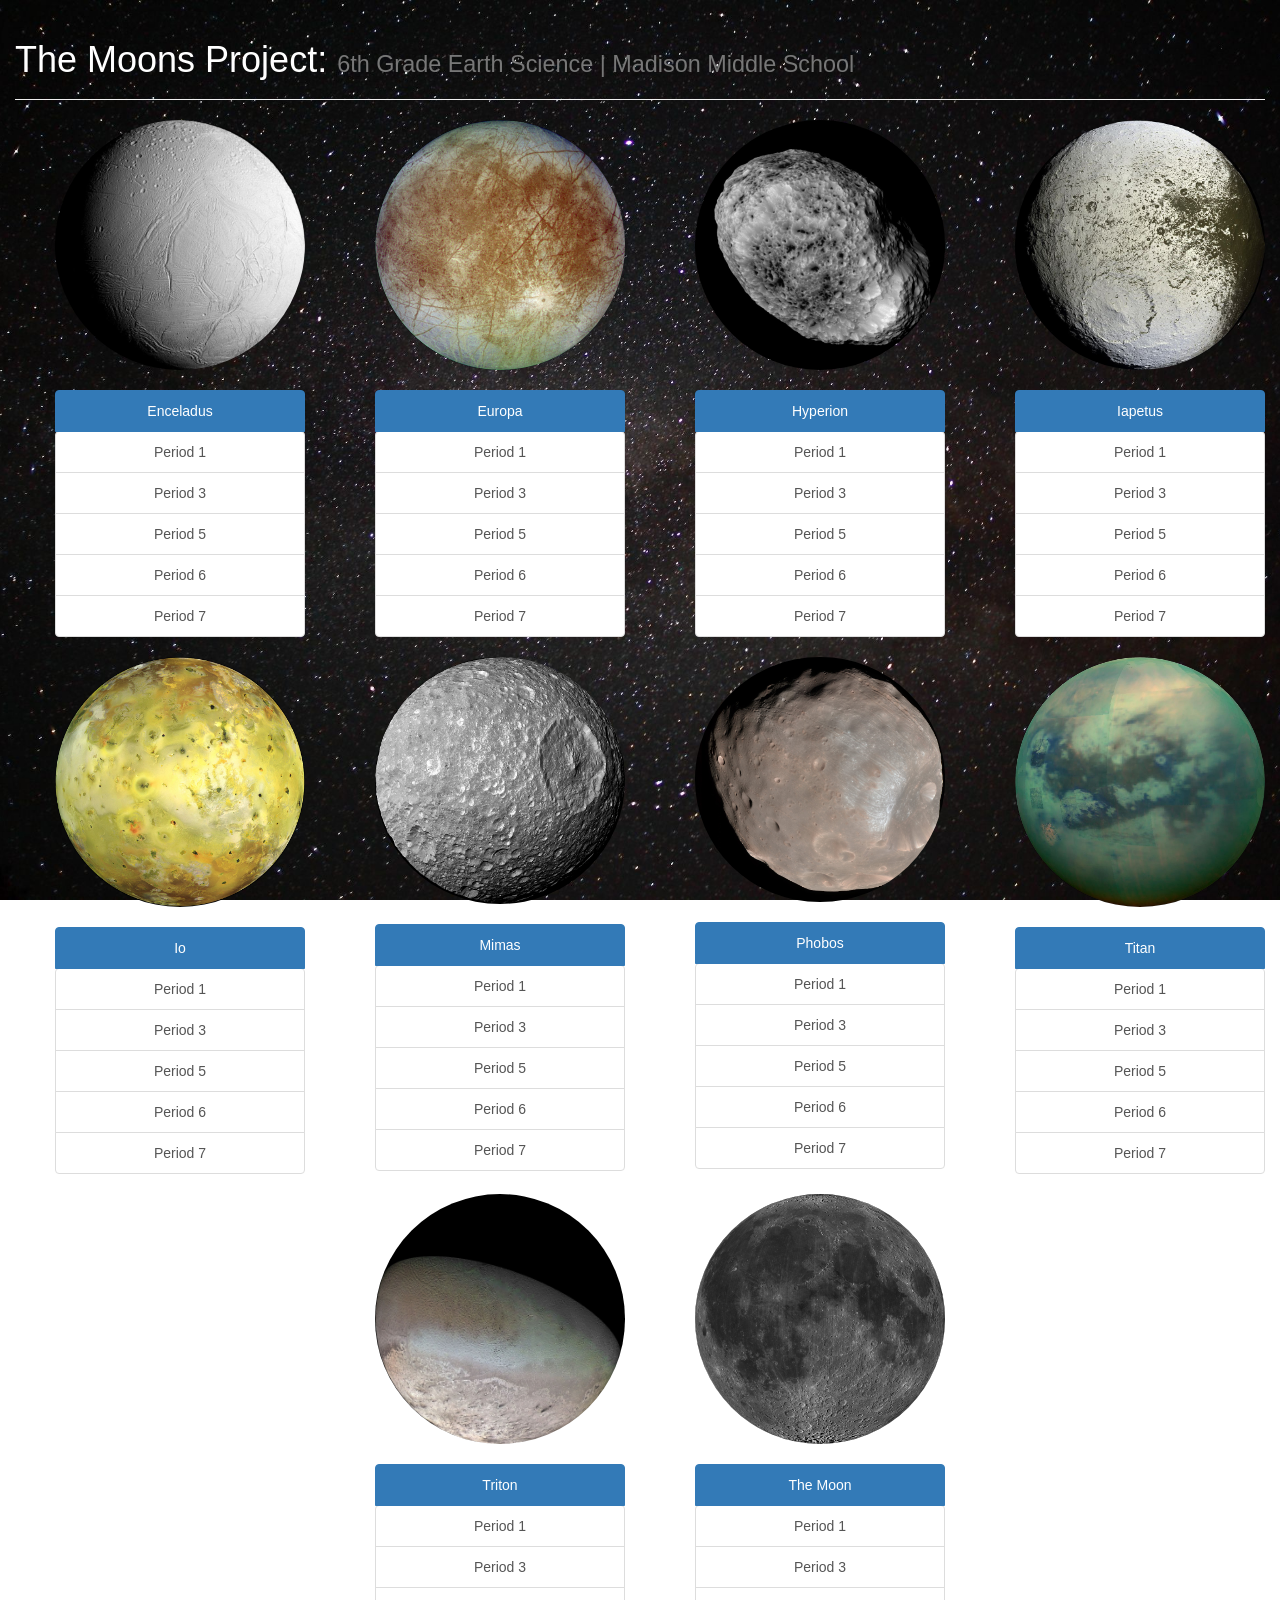
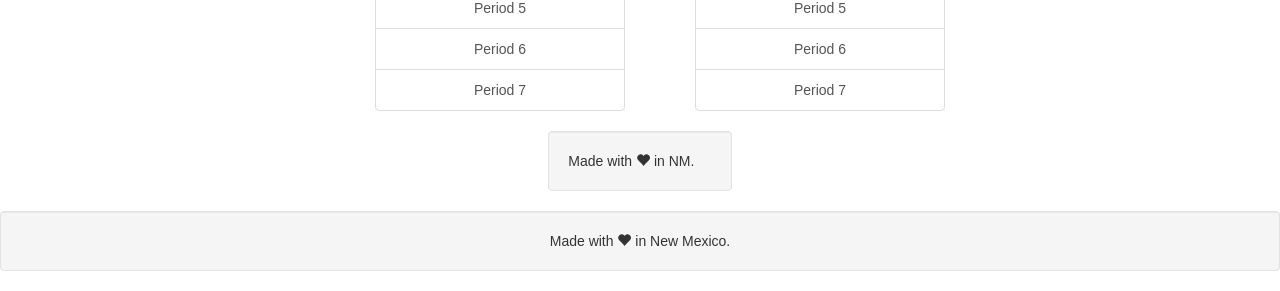
==== index.html @ 0b6f4b2c "Update index.html" ====
<!DOCTYPE html>
<html class="full" lang="en">
<head>
	<meta charset="utf-8">
	<meta content="IE=edge" http-equiv="X-UA-Compatible">
	<meta content="width=device-width, initial-scale=1" name="viewport">
	<title>The Moons Project</title>
	<meta content="Information about the moons of our solar system." name="description">
	<meta content="Mr. Porter's 6th Grade Science Class" name="author">
	<link href="css/bootstrap.min.css" rel="stylesheet">
	<link href="css/style.css" rel="stylesheet">
</head>
<body class="full">
	<div class="container-fluid">
		<div class="row">
			<div class="col-md-12">
				<div class="page-header">
					<h1>The Moons Project: <small>6th Grade Earth Science | Madison Middle School</small></h1>
				</div>
			</div>
		</div>
    <!-- This is the row. -->
		<div class="row">
      <div class="col-md-3">
        <div class="list-group">
          <ul>
            <img alt="Image of your moons name" class="img-responsive img-circle center-block" src="images/enceladus.jpg">
          </ul>
        </div>
        <div class="list-group">
          <ul>
            <li class="list-group-item active">Enceladus</li>
            <li style="list-style: none; display: inline">
              <a class="list-group-item list-group-item-action" href="https://mms-earth-science.github.io/the-moons-project/enceladus1.html">Period 1</a>
              <a class="list-group-item list-group-item-action" href="https://mms-earth-science.github.io/the-moons-project/enceladus3.html">Period 3</a>
              <a class="list-group-item list-group-item-action" href="https://mms-earth-science.github.io/the-moons-project/enceladus5.html">Period 5</a>
              <a class="list-group-item list-group-item-action" href="https://mms-earth-science.github.io/the-moons-project/enceladus6.html">Period 6</a>
              <a class="list-group-item list-group-item-action" href="https://mms-earth-science.github.io/the-moons-project/enceladus7.html">Period 7</a>
            </li>
          </ul>
        </div>
      </div>
      <div class="col-md-3">
        <div class="list-group">
          <ul>
            <img alt="Image of your moons name" class="img-responsive img-circle center-block" src="images/europa.jpg">
          </ul>
        </div>
        <div class="list-group">
          <ul>
            <li class="list-group-item active">Europa</li>
            <li style="list-style: none; display: inline">
              <a class="list-group-item list-group-item-action" href="https://mms-earth-science.github.io/the-moons-project/europa1.html">Period 1</a>
              <a class="list-group-item list-group-item-action" href="https://mms-earth-science.github.io/the-moons-project/europa3.html">Period 3</a>
              <a class="list-group-item list-group-item-action" href="https://mms-earth-science.github.io/the-moons-project/europa5.html">Period 5</a>
              <a class="list-group-item list-group-item-action" href="https://mms-earth-science.github.io/the-moons-project/europa6.html">Period 6</a>
              <a class="list-group-item list-group-item-action" href="https://mms-earth-science.github.io/the-moons-project/europa7.html">Period 7</a>
            </li>
          </ul>
        </div>
      </div>
      <div class="col-md-3">
        <div class="list-group">
          <ul>
            <img alt="Image of your moons name" class="img-responsive img-circle center-block" src="images/hyperion.jpg">
          </ul>
        </div>
        <div class="list-group">
          <ul>
            <li class="list-group-item active">Hyperion</li>
            <li style="list-style: none; display: inline">
              <a class="list-group-item list-group-item-action" href="https://mms-earth-science.github.io/the-moons-project/hyperion1.html">Period 1</a>
              <a class="list-group-item list-group-item-action" href="https://mms-earth-science.github.io/the-moons-project/hyperion3.html">Period 3</a>
              <a class="list-group-item list-group-item-action" href="https://mms-earth-science.github.io/the-moons-project/hyperion5.html">Period 5</a>
              <a class="list-group-item list-group-item-action" href="https://mms-earth-science.github.io/the-moons-project/hyperion6.html">Period 6</a>
              <a class="list-group-item list-group-item-action" href="https://mms-earth-science.github.io/the-moons-project/hyperion7.html">Period 7</a>
            </li>
          </ul>
        </div>
      </div>
			<div class="col-md-3">
				<div class="list-group">
					<ul>
						<img alt="Image of your moons name" class="img-responsive img-circle center-block" src="images/iapetus.jpg">
          </ul>
        </div>
        <div class="list-group">
          <ul>
		<li class="list-group-item active">Iapetus</li>
		<li style="list-style: none; display: inline">
			<a class="list-group-item list-group-item-action" href="https://mms-earth-science.github.io/the-moons-project/iapetus1.html">Period 1</a>
			<a class="list-group-item list-group-item-action" href="https://mms-earth-science.github.io/the-moons-project/iapetus3.html">Period 3</a>
			<a class="list-group-item list-group-item-action" href="https://mms-earth-science.github.io/the-moons-project/iapetus5.html">Period 5</a>
			<a class="list-group-item list-group-item-action" href="https://mms-earth-science.github.io/the-moons-project/iapetus6.html">Period 6</a>
			<a class="list-group-item list-group-item-action" href="https://mms-earth-science.github.io/the-moons-project/iapetus7.html">Period 7</a>
		</li>
	  </ul>
	</div>
    	</div>
		</div>
    <!-- This is the end of the row. -->
    <!-- This is the row. -->
		<div class="row">
      <div class="col-md-3">
        <div class="list-group">
          <ul>
            <img alt="Image of your moons name" class="img-responsive img-circle center-block" src="images/io.jpg">
          </ul>
        </div>
        <div class="list-group">
          <ul>
            <li class="list-group-item active">Io</li>
            <li style="list-style: none; display: inline">
              <a class="list-group-item list-group-item-action" href="https://mms-earth-science.github.io/the-moons-project/io1.html">Period 1</a>
              <a class="list-group-item list-group-item-action" href="https://mms-earth-science.github.io/the-moons-project/io3.html">Period 3</a>
              <a class="list-group-item list-group-item-action" href="https://mms-earth-science.github.io/the-moons-project/io5.html">Period 5</a>
              <a class="list-group-item list-group-item-action" href="https://mms-earth-science.github.io/the-moons-project/io6.html">Period 6</a>
              <a class="list-group-item list-group-item-action" href="https://mms-earth-science.github.io/the-moons-project/io7.html">Period 7</a>
            </li>
          </ul>
        </div>
      </div>
      <div class="col-md-3">
        <div class="list-group">
          <ul>
            <img alt="Image of your moons name" class="img-responsive img-circle center-block" src="images/mimas.jpg">
          </ul>
        </div>
        <div class="list-group">
          <ul>
            <li class="list-group-item active">Mimas</li>
            <li style="list-style: none; display: inline">
              <a class="list-group-item list-group-item-action" href="https://mms-earth-science.github.io/the-moons-project/mimas1.html">Period 1</a>
              <a class="list-group-item list-group-item-action" href="https://mms-earth-science.github.io/the-moons-project/mimas3.html">Period 3</a>
              <a class="list-group-item list-group-item-action" href="https://mms-earth-science.github.io/the-moons-project/mimas5.html">Period 5</a>
              <a class="list-group-item list-group-item-action" href="https://mms-earth-science.github.io/the-moons-project/mimas6.html">Period 6</a>
              <a class="list-group-item list-group-item-action" href="https://mms-earth-science.github.io/the-moons-project/mimas7.html">Period 7</a>
            </li>
          </ul>
        </div>
      </div>
      <div class="col-md-3">
        <div class="list-group">
          <ul>
            <img alt="Image of your moons name" class="img-responsive img-circle center-block" src="images/phobos.jpg">
          </ul>
        </div>
        <div class="list-group">
          <ul>
            <li class="list-group-item active">Phobos</li>
            <li style="list-style: none; display: inline">
              <a class="list-group-item list-group-item-action" href="https://mms-earth-science.github.io/the-moons-project/phobos1.html">Period 1</a>
              <a class="list-group-item list-group-item-action" href="https://mms-earth-science.github.io/the-moons-project/phobos3.html">Period 3</a>
              <a class="list-group-item list-group-item-action" href="https://mms-earth-science.github.io/the-moons-project/phobos5.html">Period 5</a>
              <a class="list-group-item list-group-item-action" href="https://mms-earth-science.github.io/the-moons-project/phobos6.html">Period 6</a>
              <a class="list-group-item list-group-item-action" href="https://mms-earth-science.github.io/the-moons-project/phobos7.html">Period 7</a>
            </li>
          </ul>
        </div>
      </div>
			<div class="col-md-3">
				<div class="list-group">
					<ul>
						<img alt="Image of your moons name" class="img-responsive img-circle center-block" src="images/titan.jpg">
          </ul>
        </div>
        <div class="list-group">
          <ul>
						<li class="list-group-item active">Titan</li>
						<li style="list-style: none; display: inline">
							<a class="list-group-item list-group-item-action" href="https://mms-earth-science.github.io/the-moons-project/titan1.html">Period 1</a>
							<a class="list-group-item list-group-item-action" href="https://mms-earth-science.github.io/the-moons-project/titan3.html">Period 3</a>
							<a class="list-group-item list-group-item-action" href="https://mms-earth-science.github.io/the-moons-project/titan5.html">Period 5</a>
							<a class="list-group-item list-group-item-action" href="https://mms-earth-science.github.io/the-moons-project/titan6.html">Period 6</a>
							<a class="list-group-item list-group-item-action" href="https://mms-earth-science.github.io/the-moons-project/titan7.html">Period 7</a>
						</li>
					</ul>
				</div>
    	</div>
		</div>
    <!-- This is the end of the row. -->
    <!-- This is the row. -->
		<div class="row">
      <div class="col-md-3"><!--This is a spacer--></div>
      <div class="col-md-3">
        <div class="list-group">
          <ul>
            <img alt="Image of your moons name" class="img-responsive img-circle center-block" src="images/triton.jpg">
          </ul>
        </div>
        <div class="list-group">
          <ul>
            <li class="list-group-item active">Triton</li>
            <li style="list-style: none; display: inline">
              <a class="list-group-item list-group-item-action" href="https://mms-earth-science.github.io/the-moons-project/triton1.html">Period 1</a>
              <a class="list-group-item list-group-item-action" href="https://mms-earth-science.github.io/the-moons-project/triton3.html">Period 3</a>
              <a class="list-group-item list-group-item-action" href="https://mms-earth-science.github.io/the-moons-project/triton5.html">Period 5</a>
              <a class="list-group-item list-group-item-action" href="https://mms-earth-science.github.io/the-moons-project/triton6.html">Period 6</a>
              <a class="list-group-item list-group-item-action" href="https://mms-earth-science.github.io/the-moons-project/triton7.html">Period 7</a>
            </li>
          </ul>
        </div>
      </div>
      <div class="col-md-3">
        <div class="list-group">
          <ul>
            <img alt="Image of your moons name" class="img-responsive img-circle center-block" src="images/moon.jpg">
          </ul>
        </div>
        <div class="list-group">
          <ul>
            <li class="list-group-item active">The Moon</li>
            <li style="list-style: none; display: inline">
              <a class="list-group-item list-group-item-action" href="https://mms-earth-science.github.io/the-moons-project/themoon1.html">Period 1</a>
              <a class="list-group-item list-group-item-action" href="https://mms-earth-science.github.io/the-moons-project/themoon3.html">Period 3</a>
              <a class="list-group-item list-group-item-action" href="https://mms-earth-science.github.io/the-moons-project/themoon5.html">Period 5</a>
              <a class="list-group-item list-group-item-action" href="https://mms-earth-science.github.io/the-moons-project/themoon6.html">Period 6</a>
              <a class="list-group-item list-group-item-action" href="https://mms-earth-science.github.io/the-moons-project/themoon7.html">Period 7</a>
            </li>
          </ul>
        </div>
      </div>
			<div class="col-md-3"><!-- This is a spacer--></div>
		</div>
    <!-- This is the end of the row. -->
	<div class="row">
		<div class="col-md-5"></div>
		<div class="col-md-2">
			<p class="well">Made with <span class="glyphicon glyphicon-heart" aria-hidden="true"></span> in NM.</p>
		</div>
		<div class="col-md-5"></div>
	</div>
</div>
	
	<p class="well text-center">Made with <span class="glyphicon glyphicon-heart" aria-hidden="true"></span> in New Mexico.</p>
	
	<script src="js/jquery.min.js">
	</script>
	<script src="js/bootstrap.min.js">
	</script>
	<script src="js/scripts.js">
	</script>
</body>
</html>
---- css/style.css ----
.full {
    background: url('../images/milkyway.jpg') no-repeat center center fixed;
    -webkit-background-size: cover;
    -moz-background-size: cover;
    background-size: cover;
    -o-background-size: cover;
}

h1 {
    color: white;
}

li {
  text-align: center;
}
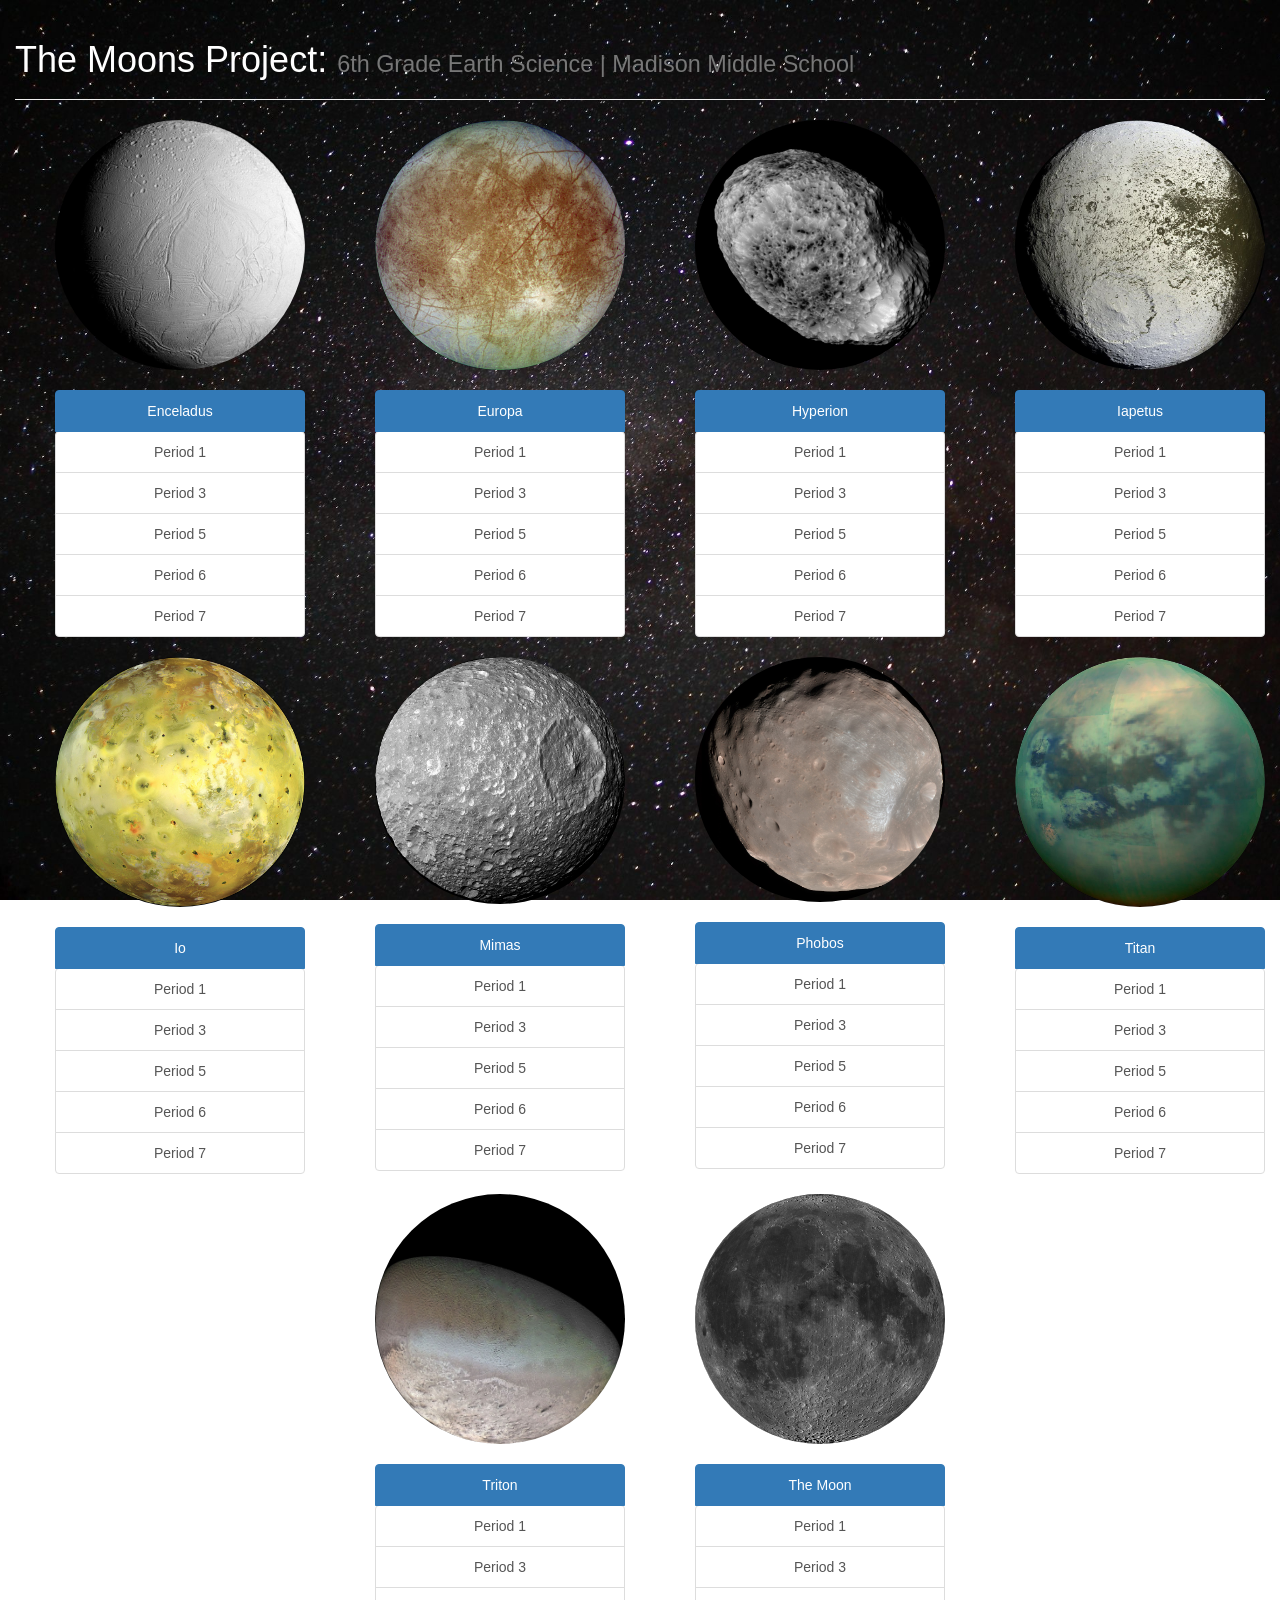
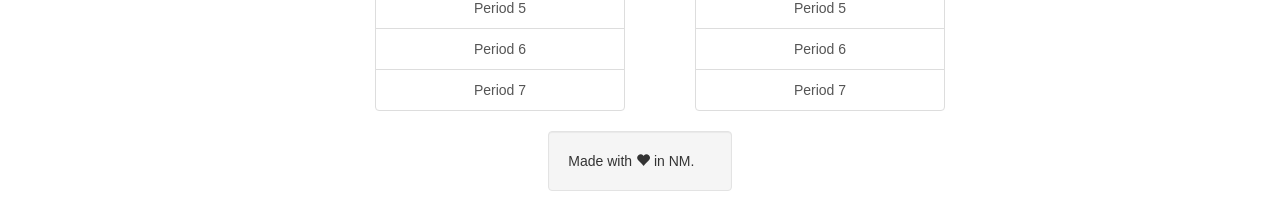
==== commit 1cc34daf: "Update index.html" ====
--- a/index.html
+++ b/index.html
@@ -232,8 +232,6 @@
 	</div>
 </div>
 	
-	<p class="well text-center">Made with <span class="glyphicon glyphicon-heart" aria-hidden="true"></span> in New Mexico.</p>
-	
 	<script src="js/jquery.min.js">
 	</script>
 	<script src="js/bootstrap.min.js">
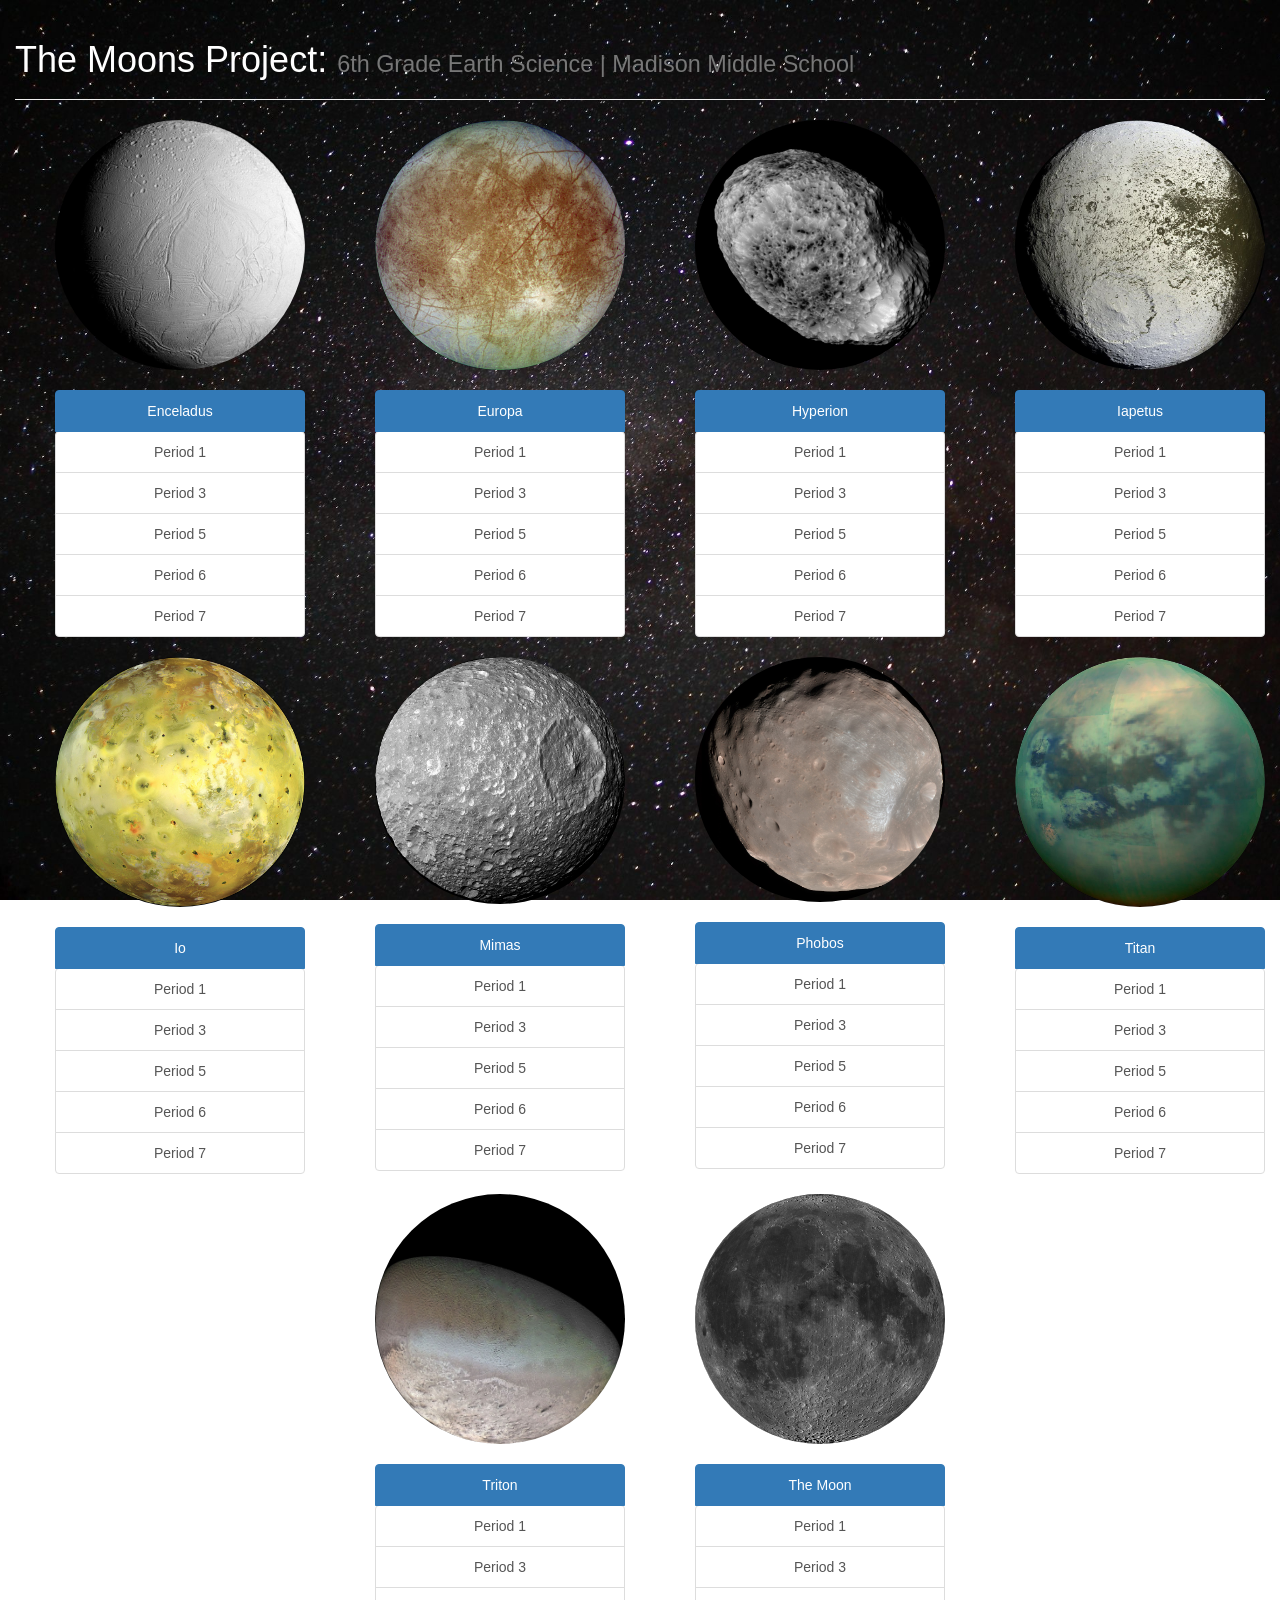
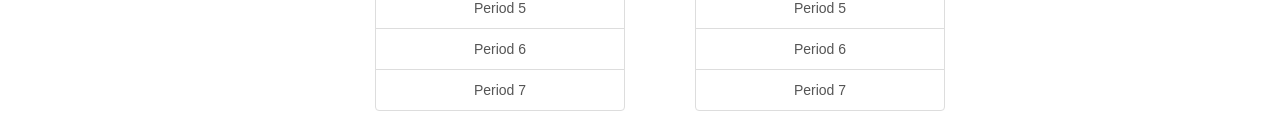
==== commit 9eca6608: "Update index.html" ====
--- a/index.html
+++ b/index.html
@@ -223,13 +223,6 @@
 			<div class="col-md-3"><!-- This is a spacer--></div>
 		</div>
     <!-- This is the end of the row. -->
-	<div class="row">
-		<div class="col-md-5"></div>
-		<div class="col-md-2">
-			<p class="well">Made with <span class="glyphicon glyphicon-heart" aria-hidden="true"></span> in NM.</p>
-		</div>
-		<div class="col-md-5"></div>
-	</div>
 </div>
 	
 	<script src="js/jquery.min.js">
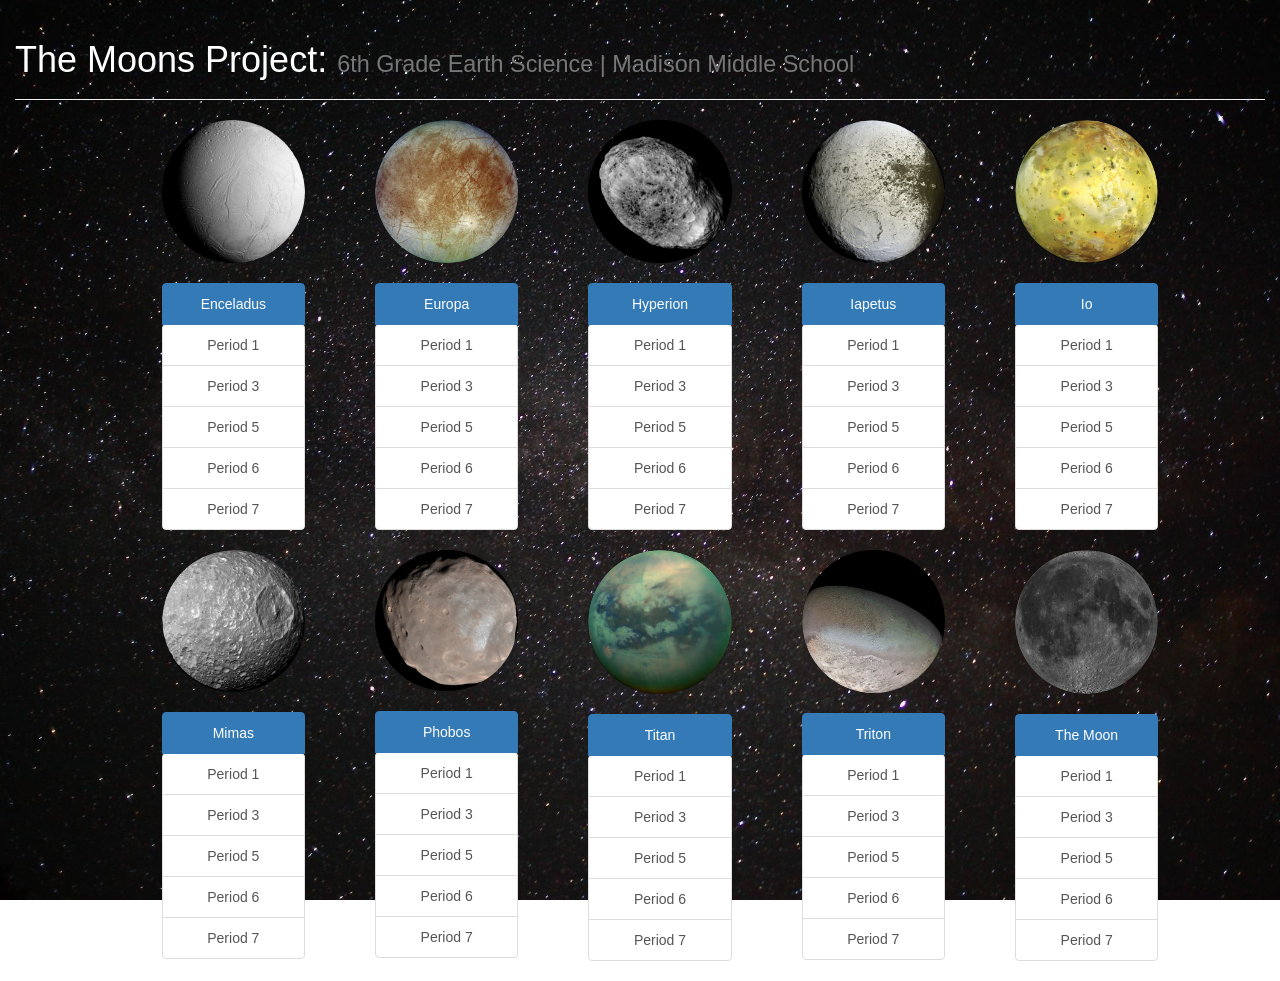
==== commit 3f2f304a: "Update index.html" ====
--- a/index.html
+++ b/index.html
@@ -21,10 +21,11 @@
 		</div>
     <!-- This is the row. -->
 		<div class="row">
-      <div class="col-md-3">
-        <div class="list-group">
-          <ul>
-            <img alt="Image of your moons name" class="img-responsive img-circle center-block" src="images/enceladus.jpg">
+      	<div class="col-md-1"></div>
+	<div class="col-md-2">
+        <div class="list-group">
+          <ul>
+            <img alt="Image of Enceladus" class="img-responsive img-circle center-block" src="images/enceladus.jpg">
           </ul>
         </div>
         <div class="list-group">
@@ -40,10 +41,10 @@
           </ul>
         </div>
       </div>
-      <div class="col-md-3">
-        <div class="list-group">
-          <ul>
-            <img alt="Image of your moons name" class="img-responsive img-circle center-block" src="images/europa.jpg">
+      <div class="col-md-2">
+        <div class="list-group">
+          <ul>
+            <img alt="Image of Europa" class="img-responsive img-circle center-block" src="images/europa.jpg">
           </ul>
         </div>
         <div class="list-group">
@@ -59,10 +60,10 @@
           </ul>
         </div>
       </div>
-      <div class="col-md-3">
-        <div class="list-group">
-          <ul>
-            <img alt="Image of your moons name" class="img-responsive img-circle center-block" src="images/hyperion.jpg">
+      <div class="col-md-2">
+        <div class="list-group">
+          <ul>
+            <img alt="Image of Hyperion" class="img-responsive img-circle center-block" src="images/hyperion.jpg">
           </ul>
         </div>
         <div class="list-group">
@@ -78,10 +79,10 @@
           </ul>
         </div>
       </div>
-			<div class="col-md-3">
+	<div class="col-md-2">
 				<div class="list-group">
 					<ul>
-						<img alt="Image of your moons name" class="img-responsive img-circle center-block" src="images/iapetus.jpg">
+						<img alt="Image of Iapetus" class="img-responsive img-circle center-block" src="images/iapetus.jpg">
           </ul>
         </div>
         <div class="list-group">
@@ -97,14 +98,10 @@
 	  </ul>
 	</div>
     	</div>
-		</div>
-    <!-- This is the end of the row. -->
-    <!-- This is the row. -->
-		<div class="row">
-      <div class="col-md-3">
-        <div class="list-group">
-          <ul>
-            <img alt="Image of your moons name" class="img-responsive img-circle center-block" src="images/io.jpg">
+	<div class="col-md-2">
+        <div class="list-group">
+          <ul>
+            <img alt="Image of Ioe" class="img-responsive img-circle center-block" src="images/io.jpg">
           </ul>
         </div>
         <div class="list-group">
@@ -120,10 +117,16 @@
           </ul>
         </div>
       </div>
-      <div class="col-md-3">
-        <div class="list-group">
-          <ul>
-            <img alt="Image of your moons name" class="img-responsive img-circle center-block" src="images/mimas.jpg">
+	<div class="col-md-1"></div>
+		</div>
+    <!-- This is the end of the row. -->
+    <!-- This is the row. -->
+<div class="row">
+      	<div class="col-md-1"></div>
+	<div class="col-md-2">
+        <div class="list-group">
+          <ul>
+            <img alt="Image of Mimas" class="img-responsive img-circle center-block" src="images/mimas.jpg">
           </ul>
         </div>
         <div class="list-group">
@@ -139,10 +142,10 @@
           </ul>
         </div>
       </div>
-      <div class="col-md-3">
-        <div class="list-group">
-          <ul>
-            <img alt="Image of your moons name" class="img-responsive img-circle center-block" src="images/phobos.jpg">
+      <div class="col-md-2">
+        <div class="list-group">
+          <ul>
+            <img alt="Image of Phobos" class="img-responsive img-circle center-block" src="images/phobos.jpg">
           </ul>
         </div>
         <div class="list-group">
@@ -158,10 +161,10 @@
           </ul>
         </div>
       </div>
-			<div class="col-md-3">
+			<div class="col-md-2">
 				<div class="list-group">
 					<ul>
-						<img alt="Image of your moons name" class="img-responsive img-circle center-block" src="images/titan.jpg">
+						<img alt="Image of Titan" class="img-responsive img-circle center-block" src="images/titan.jpg">
           </ul>
         </div>
         <div class="list-group">
@@ -177,15 +180,10 @@
 					</ul>
 				</div>
     	</div>
-		</div>
-    <!-- This is the end of the row. -->
-    <!-- This is the row. -->
-		<div class="row">
-      <div class="col-md-3"><!--This is a spacer--></div>
-      <div class="col-md-3">
-        <div class="list-group">
-          <ul>
-            <img alt="Image of your moons name" class="img-responsive img-circle center-block" src="images/triton.jpg">
+      <div class="col-md-2">
+        <div class="list-group">
+          <ul>
+            <img alt="Image of Triton" class="img-responsive img-circle center-block" src="images/triton.jpg">
           </ul>
         </div>
         <div class="list-group">
@@ -201,10 +199,10 @@
           </ul>
         </div>
       </div>
-      <div class="col-md-3">
-        <div class="list-group">
-          <ul>
-            <img alt="Image of your moons name" class="img-responsive img-circle center-block" src="images/moon.jpg">
+      <div class="col-md-2">
+        <div class="list-group">
+          <ul>
+            <img alt="Image of The Moon" class="img-responsive img-circle center-block" src="images/moon.jpg">
           </ul>
         </div>
         <div class="list-group">
@@ -220,7 +218,7 @@
           </ul>
         </div>
       </div>
-			<div class="col-md-3"><!-- This is a spacer--></div>
+			<div class="col-md-1"><!-- This is a spacer--></div>
 		</div>
     <!-- This is the end of the row. -->
 </div>
